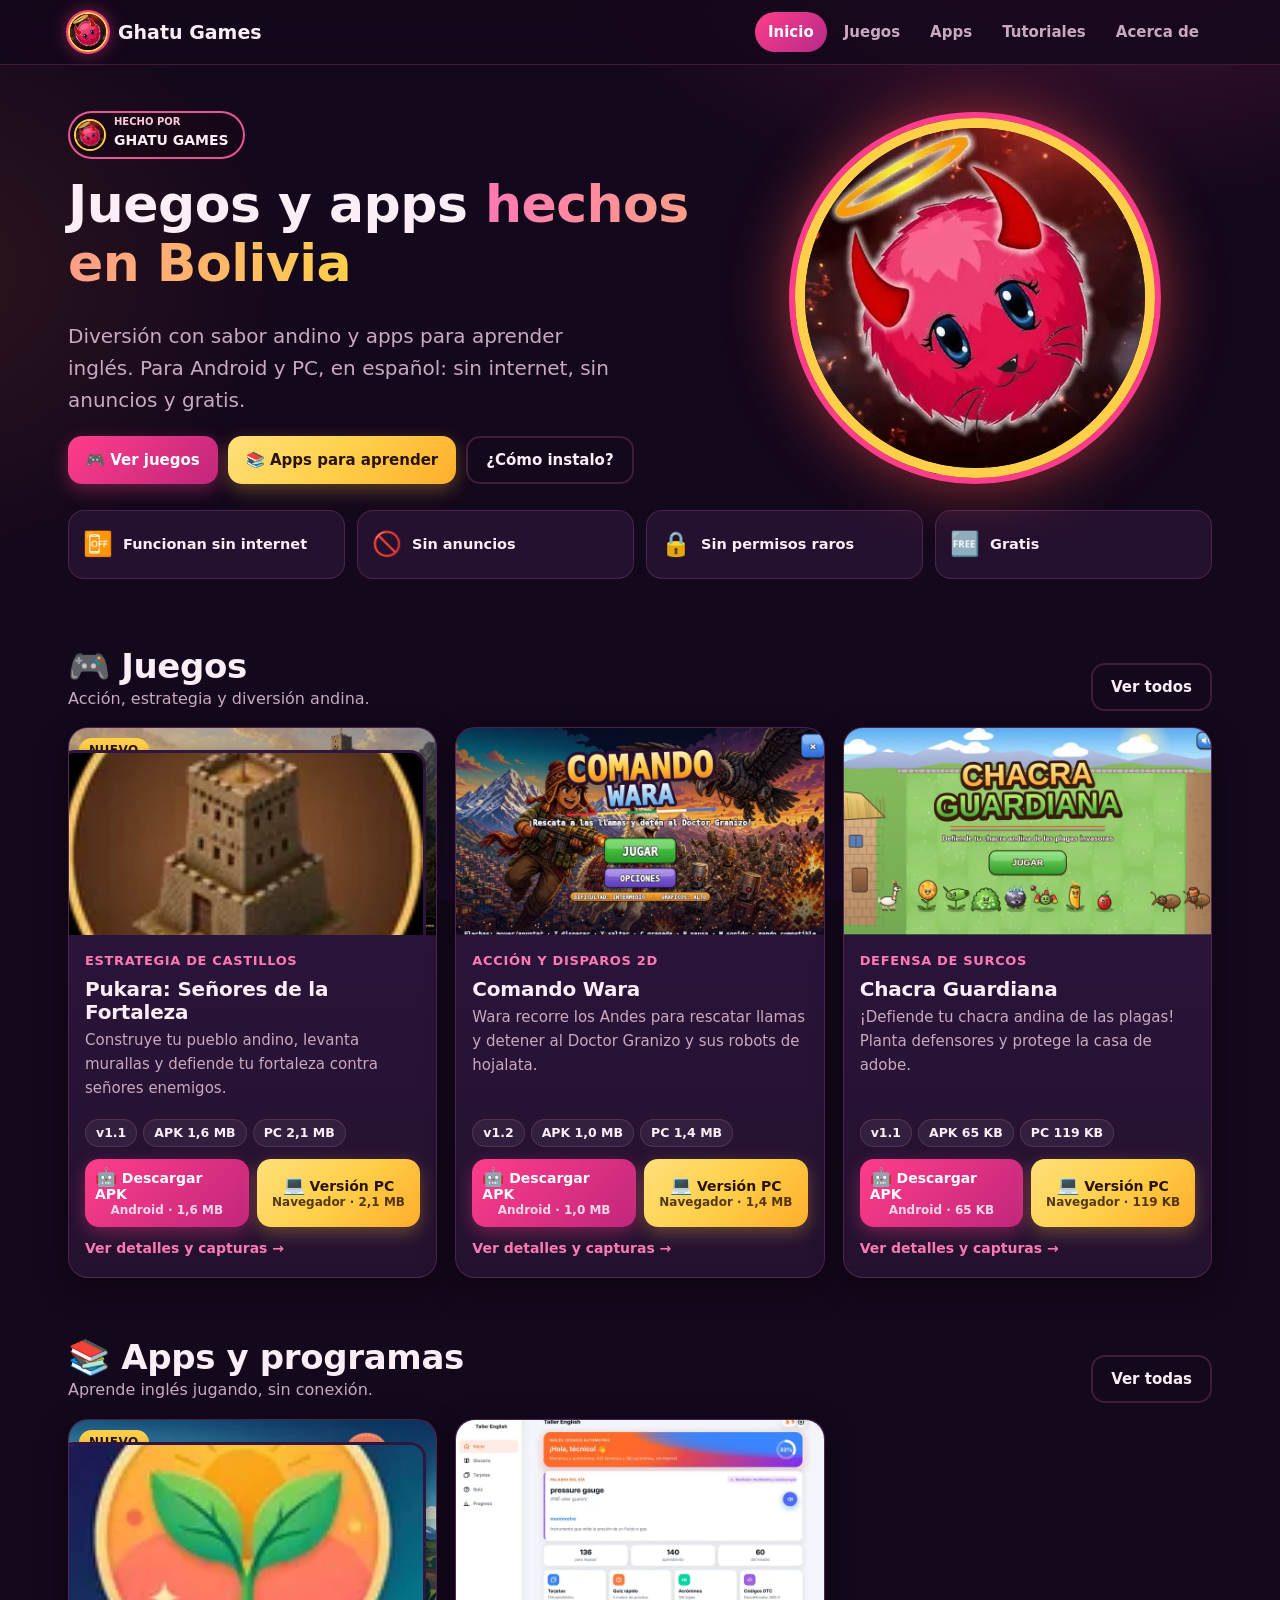
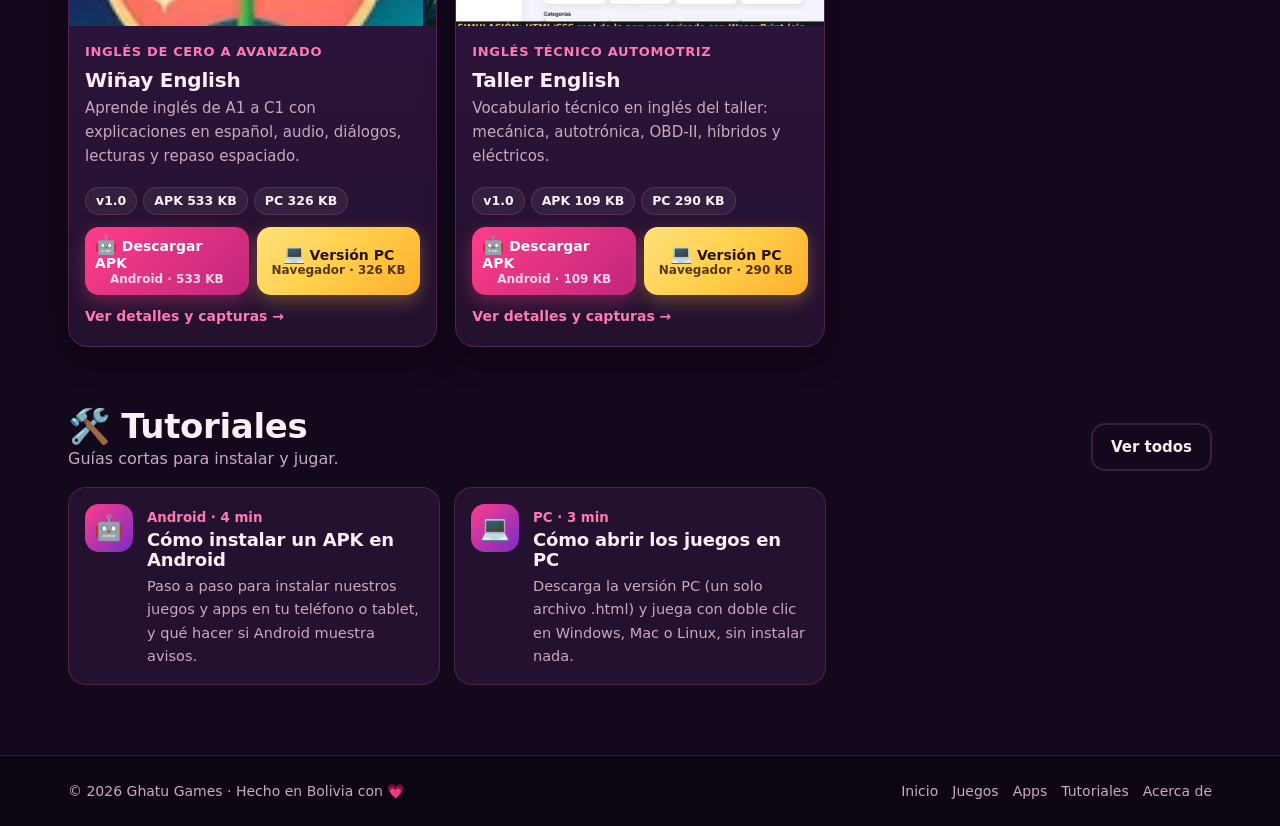
==== index.html @ fb95f0e9 "Web de Ghatu Games: juegos, apps y tutoriales" ====
<!DOCTYPE html>
<html lang="es">
<head>
<meta charset="utf-8">
<meta name="viewport" content="width=device-width, initial-scale=1, viewport-fit=cover">
<title>Ghatu Games · Juegos y apps hechos en Bolivia</title>
<meta name="description" content="Juegos y apps gratis hechos en Bolivia: sin internet, sin anuncios, para Android y PC.">
<meta name="theme-color" content="#14081c">
<meta property="og:title" content="Ghatu Games · Juegos y apps hechos en Bolivia">
<meta property="og:description" content="Juegos y apps gratis hechos en Bolivia: sin internet, sin anuncios, para Android y PC.">
<meta property="og:type" content="website">
<meta property="og:image" content="assets/img/og-ghatu.jpg">
<link rel="icon" href="assets/img/favicon-32.png" type="image/png">
<link rel="apple-touch-icon" href="assets/img/apple-touch-icon.png">
<link rel="stylesheet" href="assets/css/estilo.css">
</head>
<body data-pagina="index">
<a class="saltar" href="#contenido">Saltar al contenido</a>
<header id="cabecera"></header>
<main id="contenido" tabindex="-1">
<noscript><div class="caja aviso">Esta página necesita JavaScript activado para mostrar el catálogo.</div></noscript>
</main>
<footer id="pie"></footer>
<script src="data/catalogo.js"></script>
<script src="data/tutoriales.js"></script>
<script src="assets/js/markdown.js"></script>
<script src="assets/js/sitio.js"></script>
</body>
</html>
---- assets/css/estilo.css ----
/* Ghatu Games — estilo oscuro y juguetón (rosa peludo + aureola dorada + cuernos rojos) */
:root{
  --fondo:#14081c;--fondo2:#1d0d29;--tarjeta:#24112f;--tarjeta2:#2e1640;--linea:rgba(255,120,190,.18);
  --texto:#fbeef6;--suave:#c9a9c0;--rosa:#ff3d8a;--rosa2:#ff79b4;--oro:#ffcf4a;--rojo:#e8303a;--azul:#4fc3ff;
  --radio:20px;--sombra:0 10px 30px rgba(0,0,0,.35);--max:1180px;
}
*{box-sizing:border-box}
html{scroll-behavior:smooth;-webkit-text-size-adjust:100%}
body{margin:0;min-height:100vh;display:flex;flex-direction:column;background:var(--fondo);color:var(--texto);font:16px/1.6 system-ui,-apple-system,"Segoe UI",Roboto,"Helvetica Neue",Arial,sans-serif;overflow-x:hidden;
  background-image:radial-gradient(900px 500px at 85% -10%,rgba(255,61,138,.22),transparent 60%),radial-gradient(700px 500px at -10% 30%,rgba(255,120,40,.12),transparent 60%),radial-gradient(800px 600px at 50% 120%,rgba(120,40,200,.18),transparent 60%);background-attachment:fixed}
a{color:var(--rosa2)}a:hover{color:var(--oro)}
img{max-width:100%;display:block}
h1,h2,h3{line-height:1.15;margin:0 0 .5em;font-family:"Trebuchet MS","Arial Rounded MT Bold",system-ui,sans-serif;font-weight:900;letter-spacing:-.01em}
h1{font-size:clamp(30px,6vw,52px)}h2{font-size:clamp(24px,4vw,34px)}h3{font-size:20px}
p{margin:0 0 1em}
.saltar{position:absolute;left:-999px;top:8px;z-index:100;background:var(--oro);color:#000;padding:8px 14px;border-radius:10px}.saltar:focus{left:8px}
:focus-visible{outline:3px solid var(--oro);outline-offset:3px;border-radius:8px}
.envoltura{width:100%;max-width:var(--max);margin:0 auto;padding:0 18px}
main{flex:1;outline:none}
/* cabecera */
#cabecera{position:sticky;top:0;z-index:20;background:rgba(20,8,28,.82);backdrop-filter:blur(12px);-webkit-backdrop-filter:blur(12px);border-bottom:1px solid var(--linea)}
.barra{display:flex;align-items:center;gap:14px;height:64px}
.marca{display:flex;align-items:center;gap:10px;text-decoration:none;color:var(--texto);font-weight:900;font-size:19px;font-family:"Trebuchet MS",system-ui,sans-serif;white-space:nowrap}
.marca img{width:40px;height:40px;border-radius:50%;border:2px solid var(--oro);box-shadow:0 0 0 2px var(--rosa),0 0 18px rgba(255,61,138,.55)}
.marca:hover{color:var(--texto)}
.menu{margin-left:auto;display:flex;gap:4px}
.menu a{padding:8px 13px;border-radius:999px;text-decoration:none;color:var(--suave);font-weight:700;font-size:15px}
.menu a:hover{color:var(--texto);background:rgba(255,255,255,.06)}
.menu a.activo{color:#fff;background:linear-gradient(135deg,var(--rosa),#b52a8a)}
.boton-menu{display:none;margin-left:auto;width:44px;height:44px;border-radius:12px;border:1px solid var(--linea);background:var(--tarjeta);color:var(--texto);font-size:22px;cursor:pointer}
@media (max-width:820px){
  .boton-menu{display:grid;place-items:center}
  .menu{position:absolute;left:0;right:0;top:64px;flex-direction:column;gap:2px;padding:10px 14px 16px;background:rgba(20,8,28,.98);border-bottom:1px solid var(--linea);display:none}
  .menu.abierto{display:flex}
  .menu a{padding:12px 14px;font-size:17px}
}
/* botones */
.btn{display:inline-flex;align-items:center;justify-content:center;gap:8px;min-height:44px;padding:10px 18px;border-radius:14px;font-weight:800;text-decoration:none;border:0;cursor:pointer;font-size:15px;transition:transform .12s,box-shadow .12s;color:#fff;background:linear-gradient(135deg,var(--rosa),#c0267c);box-shadow:0 6px 18px rgba(255,61,138,.35)}
.btn:hover{transform:translateY(-2px);color:#fff;box-shadow:0 10px 24px rgba(255,61,138,.45)}
.btn.oro{color:#2a1300;background:linear-gradient(135deg,#ffe07a,var(--oro) 50%,#ffae2b);box-shadow:0 6px 18px rgba(255,190,60,.3)}.btn.oro:hover{color:#2a1300}
.btn.borde{background:transparent;border:2px solid var(--linea);box-shadow:none;color:var(--texto)}.btn.borde:hover{border-color:var(--rosa2)}
.btn .ico{font-size:18px;line-height:1}
.btn small{font-weight:600;opacity:.8;font-size:12px}
/* héroe */
.heroe{padding:46px 0 30px}
.heroe .envoltura.dos{display:grid;grid-template-columns:1.15fr .85fr;gap:30px;align-items:center}
.sello{display:inline-flex;align-items:center;gap:8px;padding:4px 14px 4px 4px;border:2px solid rgba(255,95,160,.9);border-radius:999px;background:rgba(24,8,22,.82);font-weight:900;margin-bottom:16px}
.sello img{width:32px;height:32px;border-radius:50%;border:2px solid var(--oro)}
.sello small{display:block;font-size:10px;color:#ffc9dc;line-height:1}.sello b{font-size:14px;line-height:1.1}
.heroe h1 span{background:linear-gradient(90deg,var(--rosa2),var(--oro));-webkit-background-clip:text;background-clip:text;color:transparent}
.heroe p.lead{font-size:clamp(17px,2.2vw,20px);color:var(--suave);max-width:560px}
.acciones{display:flex;flex-wrap:wrap;gap:10px;margin-top:20px}
.logo-grande{position:relative;justify-self:center;width:min(360px,80vw);aspect-ratio:1}
.logo-grande img{width:100%;height:100%;border-radius:50%;border:10px solid var(--oro);box-shadow:0 0 0 6px var(--rosa),0 0 60px 10px rgba(255,80,60,.45);animation:flotar 5s ease-in-out infinite}
.logo-grande:before{content:"";position:absolute;inset:-12%;border-radius:50%;background:radial-gradient(circle,rgba(255,61,138,.35),transparent 65%);z-index:-1}
@keyframes flotar{0%,100%{transform:translateY(0) rotate(-2deg)}50%{transform:translateY(-10px) rotate(2deg)}}
@media (prefers-reduced-motion:reduce){.logo-grande img{animation:none}html{scroll-behavior:auto}}
@media (max-width:820px){.heroe{padding:26px 0 10px}.heroe .envoltura.dos{grid-template-columns:1fr;text-align:center}.heroe p.lead{margin-left:auto;margin-right:auto}.acciones{justify-content:center}.logo-grande{width:min(250px,64vw);order:-1}}
.ventajas{display:grid;grid-template-columns:repeat(4,1fr);gap:12px;margin:26px 0 8px}
.ventaja{background:var(--tarjeta);border:1px solid var(--linea);border-radius:16px;padding:14px;display:flex;gap:10px;align-items:center;font-weight:700;font-size:14.5px}
.ventaja i{font-style:normal;font-size:24px}
@media (max-width:820px){.ventajas{grid-template-columns:repeat(2,1fr)}}
/* secciones */
.seccion{padding:30px 0}
.titulo-seccion{display:flex;align-items:end;justify-content:space-between;gap:12px;flex-wrap:wrap;margin-bottom:16px}
.titulo-seccion h2{margin:0}.titulo-seccion p{margin:0;color:var(--suave)}
.cabeza-pagina{padding:34px 0 8px}.cabeza-pagina p{color:var(--suave);max-width:720px;font-size:17px}
/* tarjetas */
.rejilla{display:grid;grid-template-columns:repeat(auto-fill,minmax(300px,1fr));gap:18px}
.tarjeta{display:flex;flex-direction:column;background:linear-gradient(180deg,var(--tarjeta2),var(--tarjeta));border:1px solid var(--linea);border-radius:var(--radio);overflow:hidden;box-shadow:var(--sombra);transition:transform .15s,border-color .15s}
.tarjeta:hover{transform:translateY(-4px);border-color:rgba(255,121,180,.5)}
.portada{position:relative;display:block;aspect-ratio:16/9;background:#0c0510;overflow:hidden}
.portada img{width:100%;height:100%;object-fit:cover;transition:transform .3s}
.tarjeta:hover .portada img{transform:scale(1.04)}
.cinta{position:absolute;top:10px;left:10px;padding:3px 10px;border-radius:999px;background:var(--oro);color:#2a1300;font-weight:900;font-size:12px;letter-spacing:.04em;text-transform:uppercase}
.icono-item{position:absolute;right:10px;bottom:-22px;width:56px;height:56px;border-radius:16px;border:3px solid var(--tarjeta2);box-shadow:0 6px 14px rgba(0,0,0,.4);background:#000}
.cuerpo{padding:16px 16px 18px;display:flex;flex-direction:column;flex:1}
.cuerpo h3{margin:0 0 4px}.cuerpo h3 a{color:var(--texto);text-decoration:none}.cuerpo h3 a:hover{color:var(--oro)}
.genero{font-size:13px;color:var(--rosa2);font-weight:800;text-transform:uppercase;letter-spacing:.05em;margin-bottom:6px}
.cuerpo p{color:var(--suave);font-size:15px;flex:1}
.meta{display:flex;flex-wrap:wrap;gap:6px;margin:4px 0 12px}
.chip{display:inline-flex;align-items:center;gap:4px;padding:3px 10px;border-radius:999px;background:rgba(255,255,255,.06);border:1px solid var(--linea);font-size:12.5px;font-weight:700;color:var(--texto)}
.botones{display:grid;grid-template-columns:1fr 1fr;gap:8px}
.botones .btn{padding:9px 10px;font-size:14px;flex-direction:column;gap:0;line-height:1.2}
.mas{display:inline-block;margin-top:10px;font-weight:800;font-size:14px;text-decoration:none}
/* ficha */
.migas{font-size:14px;color:var(--suave);margin:20px 0 10px}.migas a{color:var(--suave)}
.ficha{display:grid;grid-template-columns:1.25fr .75fr;gap:24px;align-items:start}
.ficha .portada{border-radius:var(--radio);border:1px solid var(--linea)}
.panel{background:var(--tarjeta);border:1px solid var(--linea);border-radius:var(--radio);padding:18px}
.panel+.panel{margin-top:14px}
.panel .btn{width:100%;margin-bottom:10px}
.datos{list-style:none;margin:0;padding:0}.datos li{display:flex;justify-content:space-between;gap:10px;padding:8px 0;border-bottom:1px solid var(--linea);font-size:14.5px}.datos li:last-child{border:0}.datos span{color:var(--suave)}
.hash{font:12px/1.4 ui-monospace,Consolas,monospace;word-break:break-all;color:var(--suave);background:rgba(0,0,0,.25);padding:8px;border-radius:10px;margin:4px 0 10px}
.lista-check{list-style:none;padding:0;margin:0 0 1em}.lista-check li{padding:5px 0 5px 28px;position:relative}.lista-check li:before{content:"★";position:absolute;left:4px;color:var(--oro)}
.capturas{display:grid;grid-template-columns:repeat(auto-fill,minmax(220px,1fr));gap:12px;margin-top:10px}
.capturas button{padding:0;border:1px solid var(--linea);border-radius:14px;overflow:hidden;background:#0c0510;cursor:zoom-in;aspect-ratio:16/10}
.capturas button.vertical{aspect-ratio:9/16;max-height:420px}
.capturas img{width:100%;height:100%;object-fit:cover}
.capturas:has(.vertical){grid-template-columns:repeat(auto-fill,minmax(150px,1fr))}
@media (max-width:900px){.ficha{grid-template-columns:1fr}}
.visor{position:fixed;inset:0;z-index:50;background:rgba(5,2,8,.92);display:grid;place-items:center;padding:20px;cursor:zoom-out}
.visor img{max-width:100%;max-height:88vh;border-radius:12px;box-shadow:0 20px 60px rgba(0,0,0,.6)}
.visor p{position:absolute;bottom:14px;left:0;right:0;text-align:center;color:var(--suave);margin:0}
.visor button{position:absolute;top:14px;right:14px;width:44px;height:44px;border-radius:12px;border:0;background:var(--tarjeta2);color:#fff;font-size:22px;cursor:pointer}
/* tutoriales */
.buscador{display:flex;gap:10px;flex-wrap:wrap;margin:6px 0 18px}
.buscador input{flex:1;min-width:220px;min-height:46px;padding:10px 16px;border-radius:14px;border:2px solid var(--linea);background:var(--tarjeta);color:var(--texto);font-size:16px}
.buscador input:focus{border-color:var(--rosa);outline:none}
.filtros{display:flex;gap:6px;flex-wrap:wrap}
.filtros button{min-height:40px;padding:6px 14px;border-radius:999px;border:1px solid var(--linea);background:var(--tarjeta);color:var(--suave);font-weight:700;cursor:pointer}
.filtros button.activo{background:var(--rosa);color:#fff;border-color:var(--rosa)}
.tuto{display:flex;gap:14px;align-items:flex-start;padding:16px;background:var(--tarjeta);border:1px solid var(--linea);border-radius:18px;text-decoration:none;color:var(--texto);transition:transform .15s,border-color .15s}
.tuto:hover{transform:translateY(-3px);border-color:rgba(255,121,180,.5);color:var(--texto)}
.tuto .num{flex:none;width:48px;height:48px;border-radius:14px;display:grid;place-items:center;font-size:24px;background:linear-gradient(135deg,var(--rosa),#7a2cc9)}
.tuto h3{margin:0 0 4px;font-size:18px}.tuto p{margin:0;color:var(--suave);font-size:14.5px}.tuto small{color:var(--rosa2);font-weight:700}
.lista-tutos{display:grid;grid-template-columns:repeat(auto-fill,minmax(320px,1fr));gap:14px}
.articulo{max-width:780px;margin:0 auto;padding-bottom:30px}
.articulo h1{margin-top:6px}
.articulo .info{color:var(--suave);font-size:14px;margin-bottom:20px}
.prosa{font-size:17px}
.prosa h2{font-size:24px;margin:1.6em 0 .5em;color:var(--oro)}.prosa h3{margin:1.3em 0 .4em}
.prosa ul,.prosa ol{padding-left:1.4em;margin:0 0 1em}.prosa li{margin:.3em 0}
.prosa blockquote{margin:1.2em 0;padding:12px 16px;border-left:5px solid var(--oro);background:rgba(255,207,74,.08);border-radius:0 14px 14px 0}.prosa blockquote p:last-child{margin:0}
.prosa code{font:.9em ui-monospace,Consolas,monospace;background:rgba(255,255,255,.08);padding:2px 6px;border-radius:6px}
.prosa pre{background:#0b0410;border:1px solid var(--linea);border-radius:14px;padding:14px;overflow-x:auto}.prosa pre code{background:none;padding:0}
.prosa img{border-radius:14px;margin:1em auto;border:1px solid var(--linea)}
.prosa hr{border:0;border-top:1px solid var(--linea);margin:2em 0}
.video{position:relative;aspect-ratio:16/9;margin:1.2em 0;border-radius:16px;overflow:hidden;background:#000;border:1px solid var(--linea)}
.video iframe,.video-play{position:absolute;inset:0;width:100%;height:100%;border:0}
.video-play{padding:0;cursor:pointer;background:radial-gradient(circle at 50% 45%,#3a1440,#0b0410);color:#fff}
.video-play img{width:100%;height:100%;object-fit:cover;opacity:.75}
.video-btn{position:absolute;left:50%;top:50%;transform:translate(-50%,-50%);width:74px;height:52px;border-radius:14px;background:#ff0033;display:grid;place-items:center;font-size:24px;box-shadow:0 8px 24px rgba(0,0,0,.5)}
.video-txt{position:absolute;left:12px;bottom:10px;right:12px;text-align:left;font-weight:800;text-shadow:0 2px 6px #000}
/* acerca */
.columnas{display:grid;grid-template-columns:repeat(auto-fit,minmax(260px,1fr));gap:16px}
.caja{background:var(--tarjeta);border:1px solid var(--linea);border-radius:var(--radio);padding:20px}
.caja.aviso{margin:20px auto;max-width:600px;text-align:center}
.caja h3{margin-top:0}
/* pie */
#pie{margin-top:40px;border-top:1px solid var(--linea);background:rgba(10,4,14,.6)}
.pie{display:flex;flex-wrap:wrap;gap:18px;justify-content:space-between;align-items:center;padding:24px 18px;color:var(--suave);font-size:14px}
.pie nav{display:flex;gap:14px;flex-wrap:wrap}.pie nav a{color:var(--suave);text-decoration:none}.pie nav a:hover{color:var(--oro)}
.vacio{padding:30px;text-align:center;color:var(--suave)}
@media (max-width:480px){.envoltura{padding:0 14px}.rejilla{grid-template-columns:1fr}.lista-tutos{grid-template-columns:1fr}.botones .btn{font-size:13.5px}}
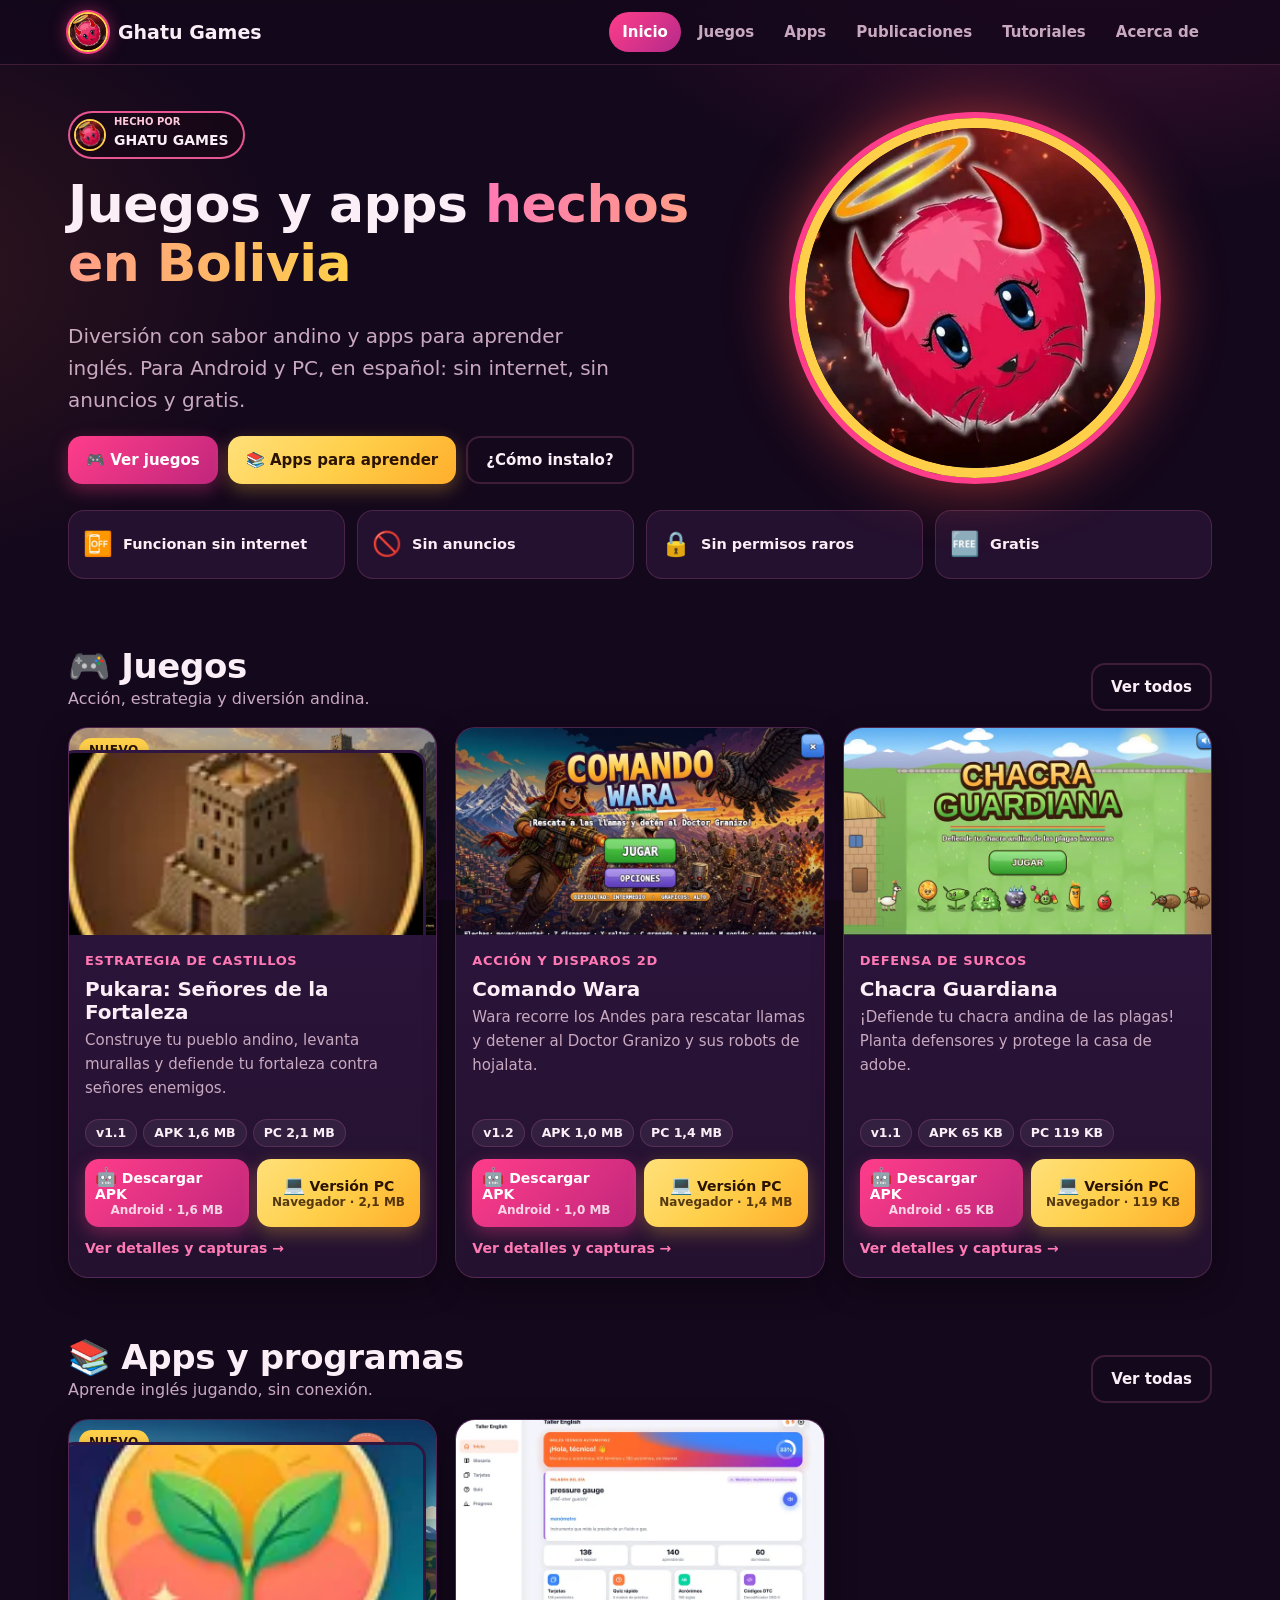
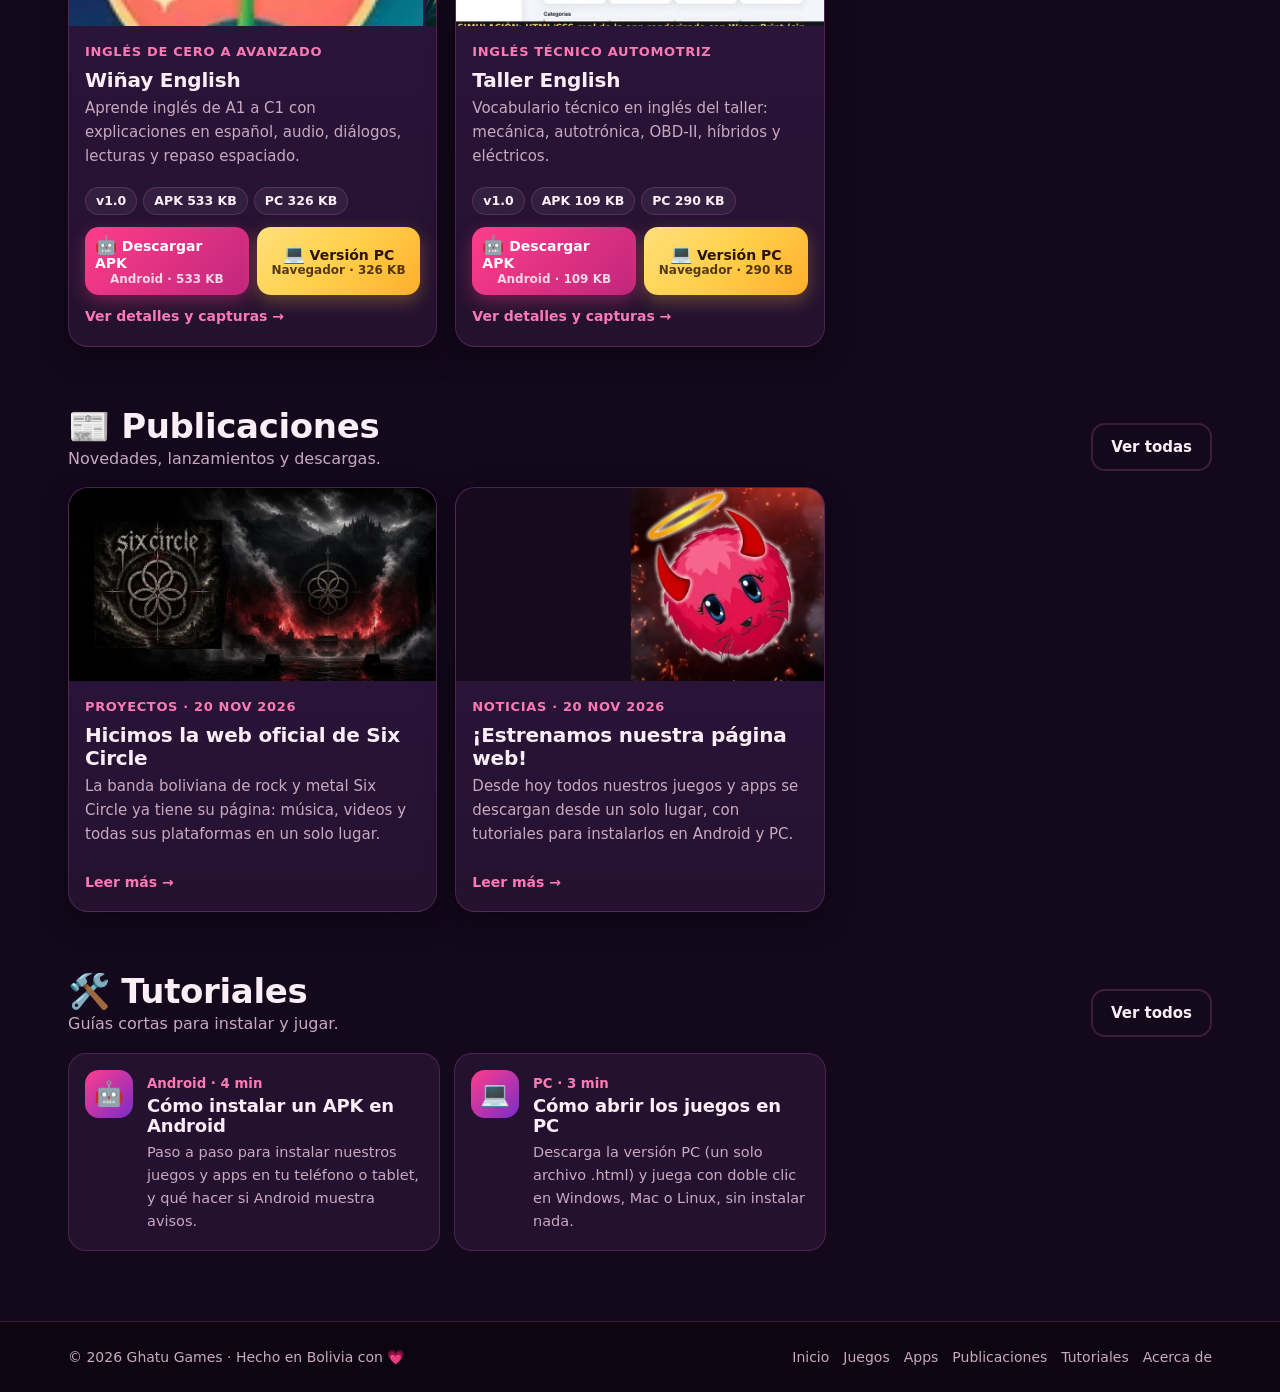
==== commit 136bdd24: "Publicaciones, generador de bloques y tutorial para subir desde el celular; enlace a Six Circle" ====
--- a/index.html
+++ b/index.html
@@ -23,6 +23,7 @@
 <footer id="pie"></footer>
 <script src="data/catalogo.js"></script>
 <script src="data/tutoriales.js"></script>
+<script src="data/publicaciones.js"></script>
 <script src="assets/js/markdown.js"></script>
 <script src="assets/js/sitio.js"></script>
 </body>
--- a/assets/css/estilo.css
+++ b/assets/css/estilo.css
@@ -143,3 +143,38 @@
 .pie nav{display:flex;gap:14px;flex-wrap:wrap}.pie nav a{color:var(--suave);text-decoration:none}.pie nav a:hover{color:var(--oro)}
 .vacio{padding:30px;text-align:center;color:var(--suave)}
 @media (max-width:480px){.envoltura{padding:0 14px}.rejilla{grid-template-columns:1fr}.lista-tutos{grid-template-columns:1fr}.botones .btn{font-size:13.5px}}
+/* publicaciones */
+@media (max-width:980px) and (min-width:821px){.menu a{padding:8px 9px;font-size:14px}}
+.lista-pubs{display:grid;gap:22px;max-width:860px}
+.pub{background:linear-gradient(180deg,var(--tarjeta2),var(--tarjeta));border:1px solid var(--linea);border-radius:var(--radio);overflow:hidden;scroll-margin-top:80px}
+.pub.resaltar{border-color:var(--oro);box-shadow:0 0 0 3px rgba(255,207,74,.25)}
+.pub-img{width:100%;aspect-ratio:40/21;object-fit:cover}
+.pub-cuerpo{padding:18px 20px 20px}.pub-cuerpo h2{font-size:clamp(22px,3.4vw,30px);margin:.1em 0 .4em}
+.pub-cuerpo .prosa{font-size:16.5px}
+.pub-boton{display:flex;margin:6px 0 10px}.pub-boton .btn{flex-direction:column;gap:0;line-height:1.25;padding:10px 20px;max-width:100%}
+.enlace-pub{font-size:13px;color:var(--suave);text-decoration:none}.enlace-pub:hover{color:var(--oro)}
+.sin-img{display:grid;place-items:center;height:100%;font-size:54px}
+.pub-corta .portada{aspect-ratio:40/21}
+/* generador */
+.gen{max-width:860px}
+.gen fieldset{border:1px solid var(--linea);border-radius:var(--radio);padding:16px;margin:0 0 16px;background:var(--tarjeta)}
+.gen legend{font-weight:900;padding:0 8px;color:var(--oro)}
+.campo{display:flex;flex-direction:column;gap:4px;margin-bottom:12px;min-width:0}
+.campo label{font-weight:800;font-size:14.5px}.campo small{color:var(--suave);font-size:12.5px}
+.campo input,.campo textarea,.campo select{width:100%;min-height:44px;padding:10px 12px;border-radius:12px;border:2px solid var(--linea);background:#140a1b;color:var(--texto);font:inherit;font-size:16px}
+.campo textarea{min-height:96px;resize:vertical}
+.campo input:focus,.campo textarea:focus,.campo select:focus{outline:none;border-color:var(--rosa)}
+.campo.error input,.campo.error textarea,.campo.error select{border-color:#ff5a5a}
+.campo .msg{color:#ff8a8a;font-size:13px;font-weight:700;display:none}.campo.error .msg{display:block}
+.fila{display:grid;grid-template-columns:repeat(auto-fit,minmax(200px,1fr));gap:0 14px}
+.check{display:flex;align-items:center;gap:10px;font-weight:700;min-height:44px}.check input{width:22px;height:22px}
+.pestanas{display:flex;gap:6px;flex-wrap:wrap;margin:0 0 16px}
+.pestanas button{min-height:46px;padding:8px 18px;border-radius:999px;border:2px solid var(--linea);background:var(--tarjeta);color:var(--suave);font-weight:800;font-size:15px;cursor:pointer}
+.pestanas button.activo{background:linear-gradient(135deg,var(--rosa),#b52a8a);color:#fff;border-color:transparent}
+.resultado{position:relative;margin-top:10px}
+.resultado pre{background:#0b0410;border:1px solid var(--linea);border-radius:14px;padding:14px;overflow:auto;max-height:420px;font:13px/1.5 ui-monospace,Consolas,monospace;white-space:pre-wrap;word-break:break-word}
+.aviso-ok{background:rgba(80,220,140,.1);border:1px solid rgba(80,220,140,.4);border-radius:12px;padding:10px 14px;margin:10px 0;font-weight:700}
+.aviso-mal{background:rgba(255,90,90,.1);border:1px solid rgba(255,90,90,.45);border-radius:12px;padding:10px 14px;margin:10px 0;font-weight:700}
+.archivo-calc{font-size:13px;color:var(--suave)}
+[hidden]{display:none!important}
+.prosa code{overflow-wrap:anywhere;word-break:break-word}.prosa p,.prosa li{overflow-wrap:anywhere}
